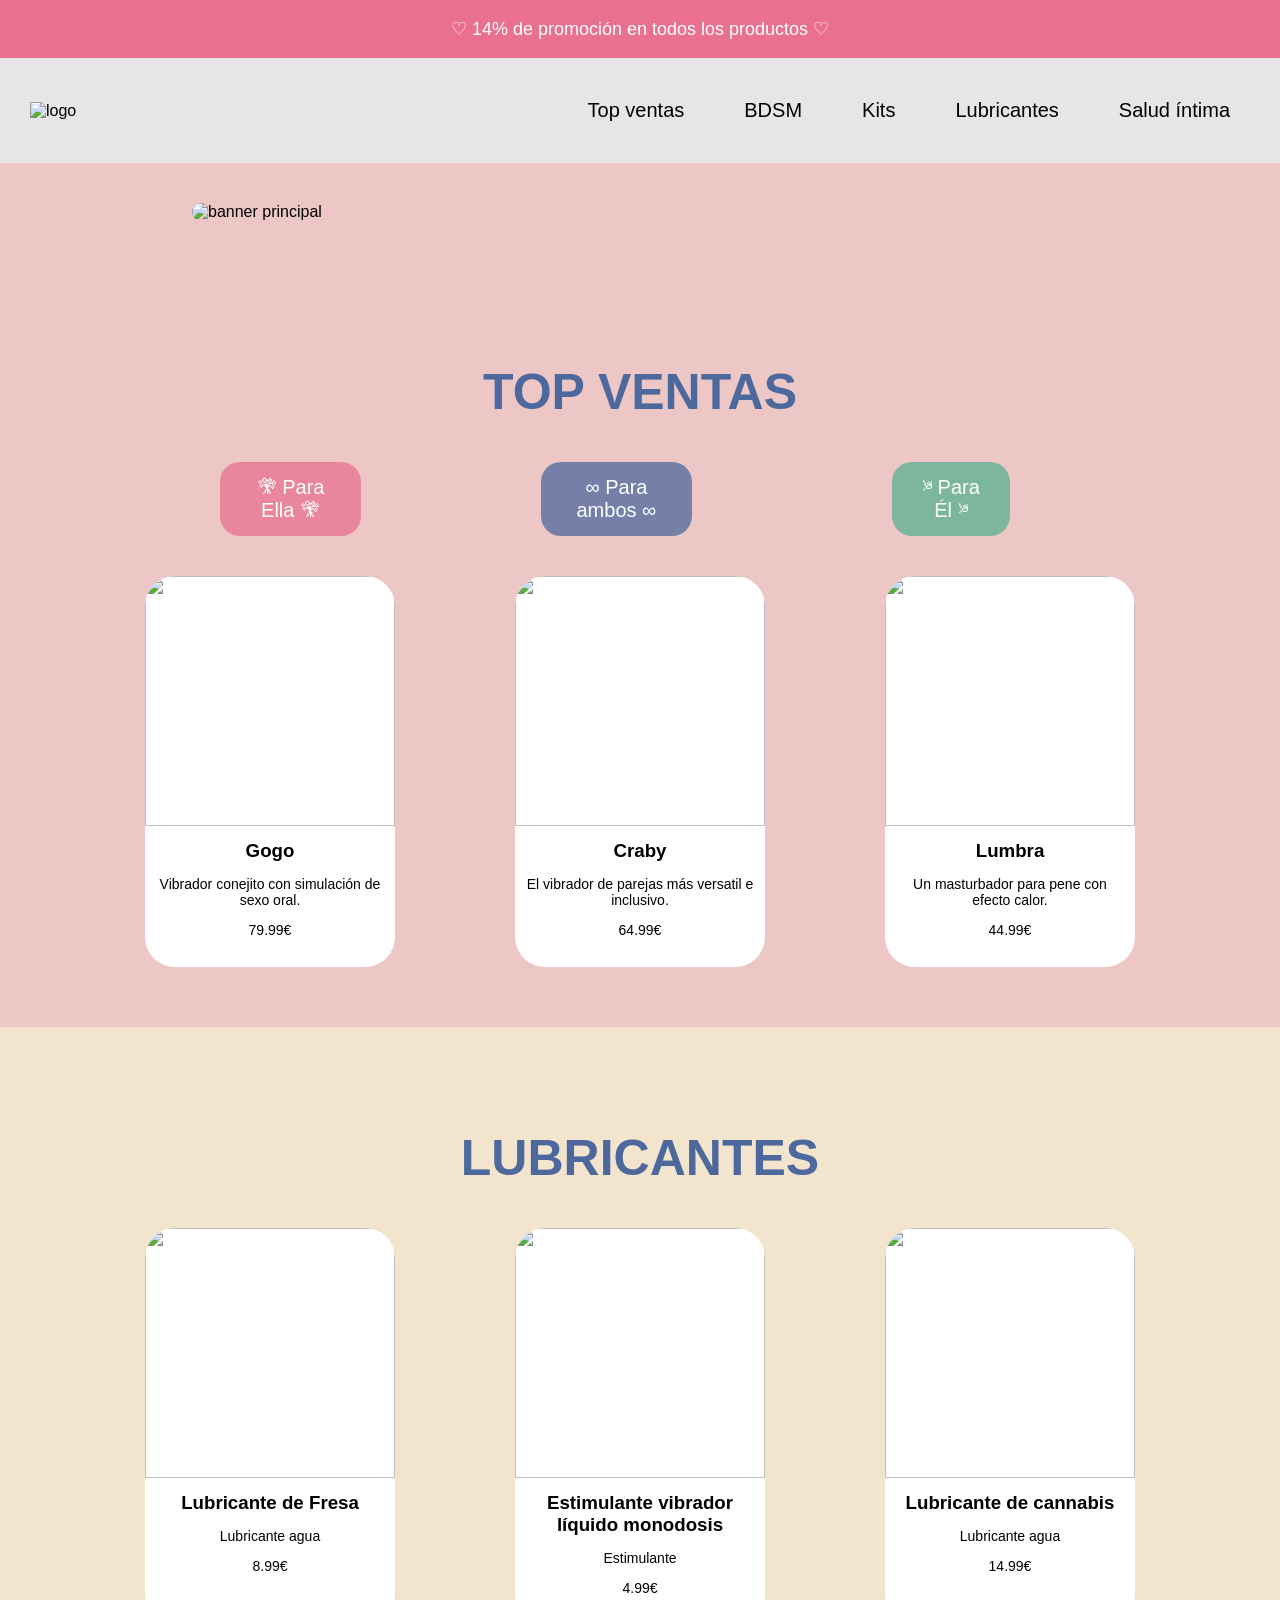
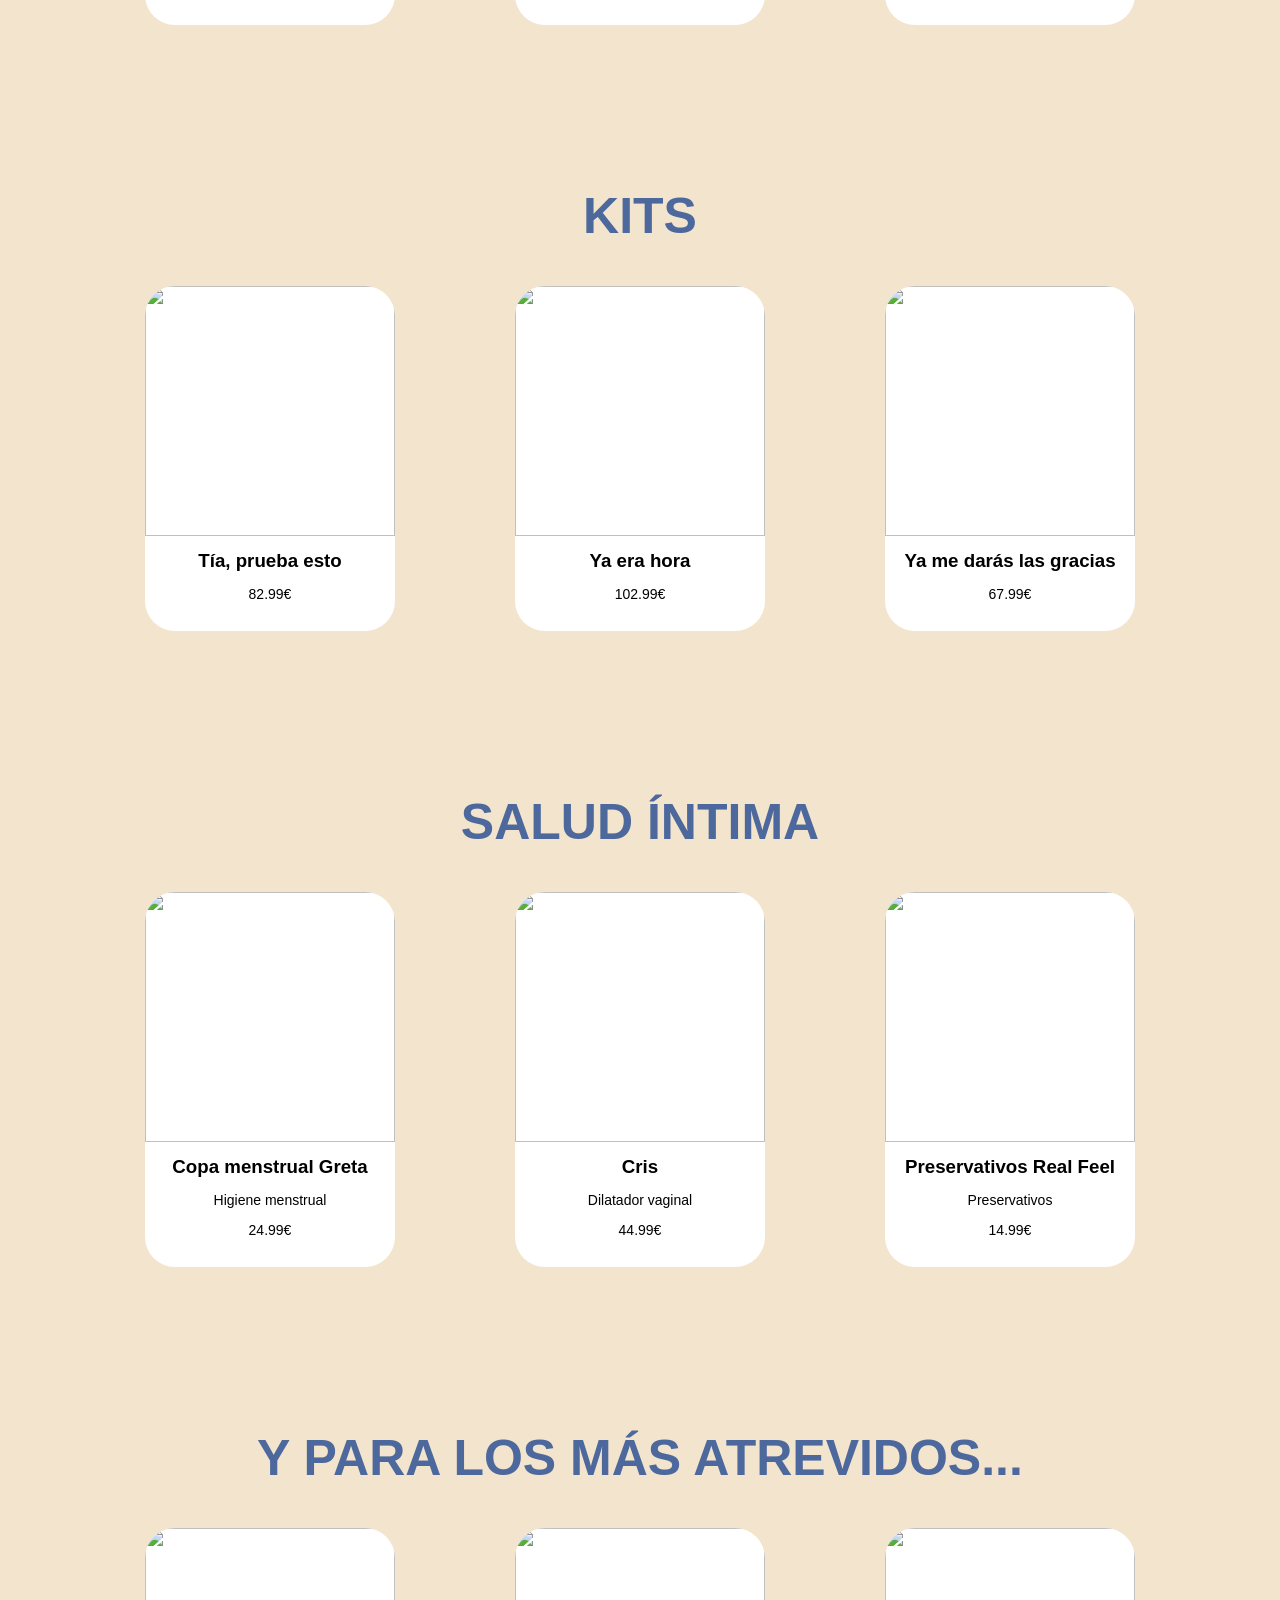
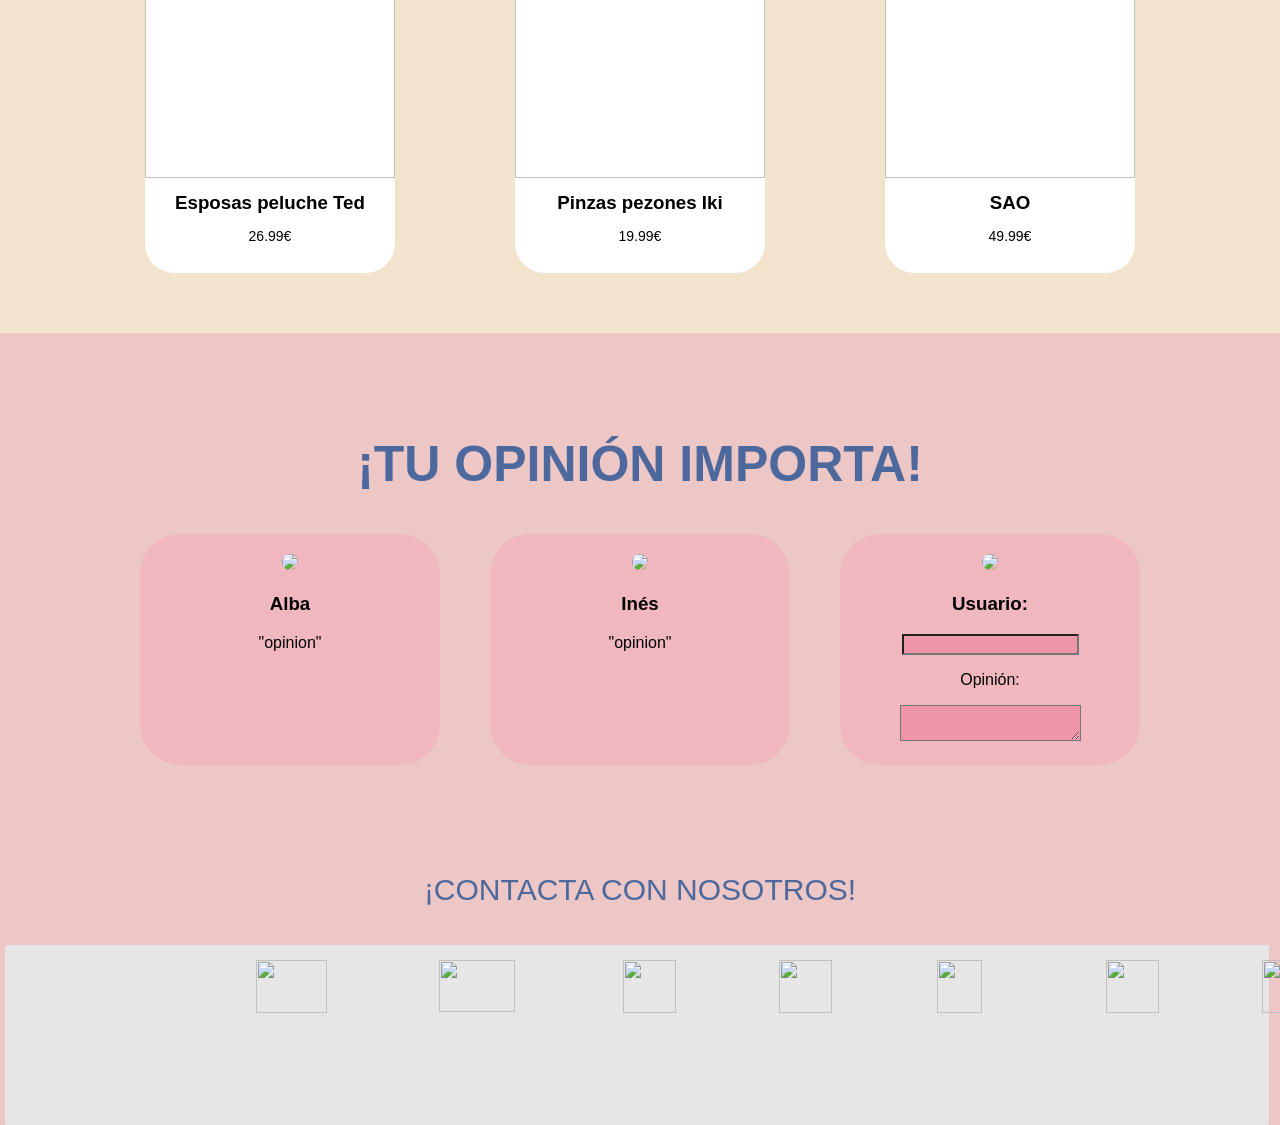
==== cotigo.html @ 959bb7ac "Correccion" ====
<!DOCTYPE html>
<html lang="es">
<head>
  <meta charset="UTF-8">
  <title>Diseño Genérico</title>
  <link rel="stylesheet" href="diseño.css">
</head>

<body>

  <!-- ==== INICIO ==== -->
  <header class="barra-superior">
    <p>♡ 14% de promoción en todos los productos ♡</p>
  </header>

  <grid class="menu">
    <img src="logo.jpeg" alt="logo" class="logo">
    <ul>
      <li>Top ventas</li>
      <li>BDSM</li>
      <li>Kits</li>
      <li>Lubricantes</li>
      <li>Salud íntima</li>
    </ul>
  </grid>

  <section class="inicio">
    <img src="FotoInicio.png" alt="banner principal">
  </section>

  <!-- ==== TOP VENTAS ==== -->
  <section class="bloque">
    <h2>TOP VENTAS</h2>

    <div class="selector">
      <button class="btn rosa">🎕 Para Ella 🎕</button>
      <button class="btn azul">∞ Para ambos ∞</button>
      <button class="btn verde">༯ Para Él ༯</button>
    </div>

    <div class="productos">
      <div class="cuadro">
        <img src="FotoElla.png">
        <h3>Gogo</h3>
        <p>Vibrador conejito con simulación de sexo oral.</p>
        <p>79.99€</p>
      </div>

      <div class="cuadro">
        <img src="FotoAmbos.png">
        <h3>Craby</h3>
        <p>El vibrador de parejas más versatil e inclusivo.</p>
        <p>64.99€</p>
      </div>

      <div class="cuadro">
        <img src="FotoEl.png">
        <h3>Lumbra</h3>
        <p>Un masturbador para pene con efecto calor.</p>
        <p>44.99€</p>
      </div>
    </div>
  </section>

  <!-- ==== CATALOGO ==== -->
  <section class="bloque alt">
    <h2>LUBRICANTES</h2>

    <div class="productos">
      <div class="cuadro">
        <img src="LubriFresa.png">
        <h3>Lubricante de Fresa</h3>
        <p>Lubricante agua</p>
        <p>8.99€</p>
      </div>

      <div class="cuadro">
        <img src="Estimulante.png">
        <h3>Estimulante vibrador líquido monodosis</h3>
        <p>Estimulante</p>
        <p>4.99€</p>
      </div>

      <div class="cuadro">
        <img src="lubricannabis.png">
        <h3>Lubricante de cannabis</h3>
        <p>Lubricante agua</p>
        <p>14.99€</p>
      </div>
    </div>
  </section>

  <!-- ==== KITS ==== -->
  <section class="bloque alt">
    <h2>KITS</h2>

    <div class="productos">
      <div class="cuadro">
        <img src="kit1.png">
        <h3>Tía, prueba esto</h3>
        <p>82.99€</p>
      </div>

      <div class="cuadro">
        <img src="kit2.png">
        <h3>Ya era hora</h3>
        <p>102.99€</p>
      </div>

      <div class="cuadro">
        <img src="kit3.png">
        <h3>Ya me darás las gracias</h3>
        <p>67.99€</p>
      </div>
    </div>
  </section>

  <!-- ==== SALUD ÍNTIMA ==== -->
  <section class="bloque alt">
    <h2>SALUD ÍNTIMA</h2>

    <div class="productos">
      <div class="cuadro">
        <img src="Copa.png">
        <h3>Copa menstrual Greta</h3>
        <p>Higiene menstrual</p>
        <p>24.99€</p>
      </div>

      <div class="cuadro">
        <img src="Dilatador.png">
        <h3>Cris</h3>
        <p>Dilatador vaginal</p>
        <p>44.99€</p>
      </div>

      <div class="cuadro">
        <img src="Durex.png">
        <h3>Preservativos Real Feel</h3>
        <p>Preservativos</p>
         <p>14.99€</p>
      </div>
    </div>
  </section>

<!-- ==== BDSM ==== -->
  <section class="bloque alt">
    <h2>Y PARA LOS MÁS ATREVIDOS...</h2>

    <div class="productos">
      <div class="cuadro">
        <img src="Esposas.png">
        <h3>Esposas peluche Ted</h3>
        <p>26.99€</p>
      </div>

      <div class="cuadro">
        <img src="Pezones.png">
        <h3>Pinzas pezones Iki</h3>
        <p>19.99€</p>
      </div>

      <div class="cuadro">
        <img src="Bdsm2.png">
        <h3>SAO</h3>
        <p>49.99€</p>
      </div>
    </div>
  </section>

  <!-- ==== OPINIONES ==== -->
  <section class="opiniones">
    <h2>¡TU OPINIÓN IMPORTA!</h2>

    <div class="opiniones-grid">

      <div class="opinion">
        <img src="Usuario.png" class="perfil">
        <h3>Alba</h3>
        <p>"opinion"</p>
      </div>

      <div class="opinion">
        <img src="Usuario.png" class="perfil">
        <h3>Inés</h3>
        <p>"opinion"</p>
      </div>

      <div class="opinion">
        <img src="Usuario.png" class="perfil">
        <h3>Usuario: </h3>
        <input style="background-color:rgba(234, 94, 129, 0.39) ;">
        <p>Opinión:</p>
        <textarea style="background-color:rgba(234, 94, 129, 0.39) ;"></textarea>
      </div>
    </div>
  </section>

  <!-- ==== Footer ==== -->
  <footer class="footer">
    <!-- Título del footer -->
    <h3 class="footer-title">¡CONTACTA CON NOSOTROS!</h3>
    <div class="footer-fondo"></div>
    <img class="footer-img footer-img-1" src="gmail.png"  alt="">
    <img class="footer-img footer-img-2" src="telegram.png"  alt="">
    <img class="footer-img footer-img-3" src="tiktok.png" alt="">
    <img class="footer-img footer-img-4" src="whatsapp.png" alt="">
    <img class="footer-img footer-img-5" src="x.png" alt="">
    <img class="footer-img footer-img-6" src="instagram.png" alt="">
    <img class="footer-img footer-img-7" src="google.png" alt=""
  </footer>
---- diseño.css ----
body {
  margin: 0;
  font-family: Arial, sans-serif;
  background: #edc6c6;
}

/* Barra superior */
.barra-superior {
  background: #e9708e;
  color: white;
  text-align: center;
  padding: 0.1px 0;
  font-size: 18px;
}

/* Menú */
.menu {
  background: #e6e6e6;
  padding: 5px 30px;
  display: flex;
  align-items: center;
  justify-content: space-between;
}

.menu .logo {
  width: 250px;
}

.menu ul {
  display: flex;
  list-style: none;
  gap: 30px;
  
}

.menu li {
  font-size: 20px;
  margin: 20px;
  margin-left: 10px;
}

/* Foto inicio */
.inicio img {
  width: 70%;
  display: block;
  margin: 40px auto;
  border-radius: 40px;
}

/* Bloques generales */
.bloque {
  padding: 60px 120px;
  text-align: center;
}

.bloque.alt {
  background: #f7f7d29f;
}

.bloque h2 {
  font-size: 50px;
  color: #4c689c;
}

/* Selector de categorías */
.selector {
  margin: 20px 0 40px;
  display: flex;
  justify-content: center;
  gap: 20px;
}

.btn {
  border: none;
  padding: 14px 28px;
  border-radius: 20px;
  font-size: 20px;
  color: white;
  margin-right: 130px;
}

.btn.rosa { 
 background: rgba(233,112,142,0.75); 
 margin-right: 100px;
 margin-left: 100px;
}
.btn.azul { 
  background: rgba(76,104,156,0.75);
  margin-right: 80px ; 
  margin-left: 60px;
}
.btn.verde { 
 background: rgba(88,176,144,0.75); 
 margin-left: 100px;
 margin-right: 150px;
}

/* Productos */
.productos {
  display: flex;
  justify-content: center;
  gap: 120px;
  margin-top: 30px;
}

.cuadro {
  width: 250px;
  background: white;
  border-radius: 30px;
  padding-bottom: 15px;
}

.cuadro img {
  width: 100%;
  height: 250px;
  border-radius: 30px 30px 0 0;
  gap: 120px;
  object-fit:contain;
}

.cuadro h3 {
  margin: 10px 0;
}

.cuadro p {
  font-size: 14px;
  padding: 0 10px;
}

/* Opiniones */
.opiniones {
  padding: 60px 120px;
  text-align: center;
}

.opiniones h2 {
  font-size: 50px;
  color: #4c689c;
}

.opiniones-grid {
  display: flex;
  justify-content: center;
  gap: 50px;
  margin-top: 40px;
}

.opinion {
  background: rgba(248,142,168,0.26);
  padding: 20px;
  width: 260px;
  border-radius: 40px;
}

.perfil {
  width: 60px;
  border-radius: 50%;
}

html, body {
  margin: 0;
  padding: 0;
}

/* ====   Footer   ====*/
.footer {
  position: relative;
  width: 100%;
  height: 260px; 
  margin-top: 40px;
}

.footer-title {
  position: absolute;
  top: 10px;     
  left: 50%;
  transform: translateX(-50%);
  margin: 0;
  text-align: center;
  font: 400 30px/1 sans-serif;
  color: #4c689c;
}

.footer-fondo {
  position: absolute;
  top: 80px;    
  left: 5px;
  right: 11px;   
  height: 180px;
  background: #e6e6e6;
  border-radius: 2px;
}

.footer-img {
  margin-left: 60px;
  position: absolute;
  height: 53px;
  width: 53px;
  object-fit:contain;
  top: 95px;
}
.footer-img-1 { 
  left: 196px; width: 71px; 
}      /* image9 */
.footer-img-2 {
  left: 379px; width: 75.761px; height: 52.669px; /* image5 */
 
}
.footer-img-3 { 
  left: 563px; 
}                 
.footer-img-4 { 
  left: 719px; 
}                  
.footer-img-5 { 
  left: 877px; width: 45px; 
}      
.footer-img-6 { 
  left: 1046px; 
}
.footer-img-7 { 
  left: 1202px; 
}                   

.footer-mapa {
  margin-left: 100px;
  position: absolute;
  top: 174px;
  left: 8px;
  width: 1272px;
  height: 99px;
  align-content: center;
}
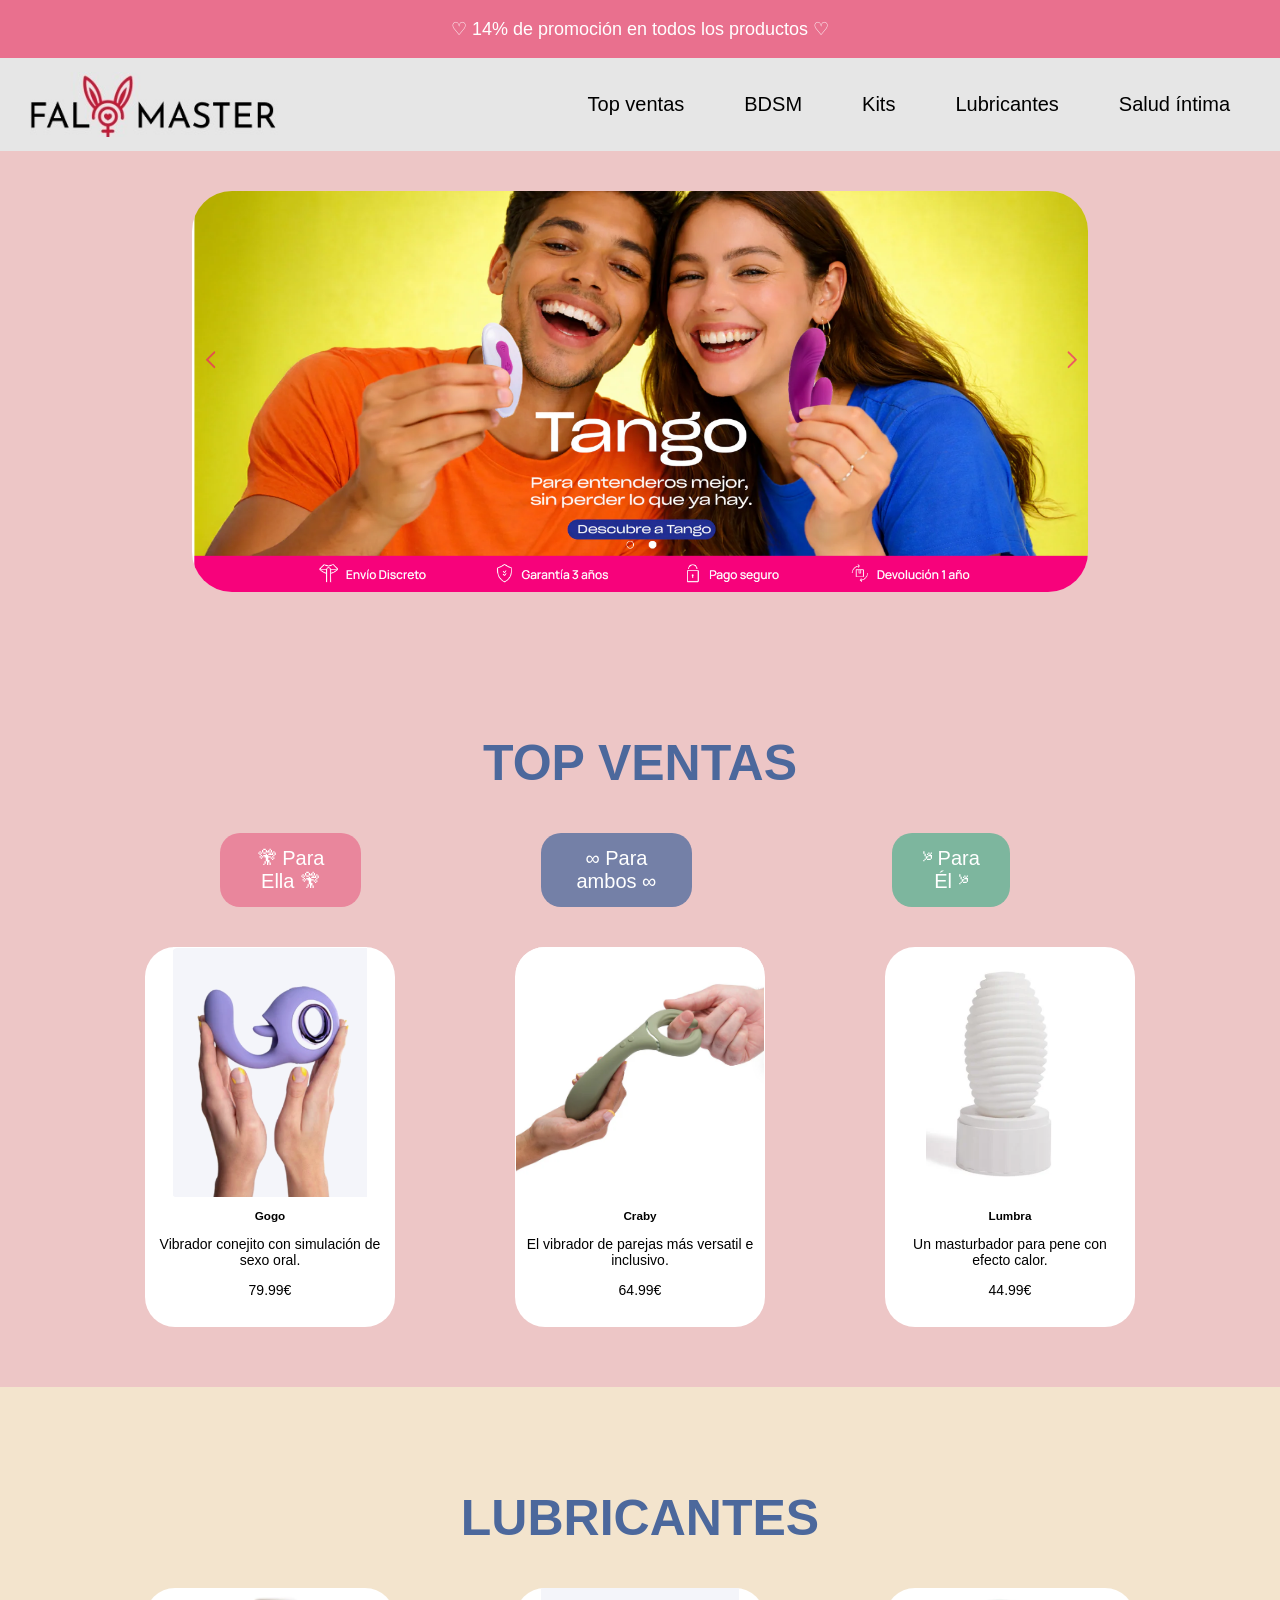
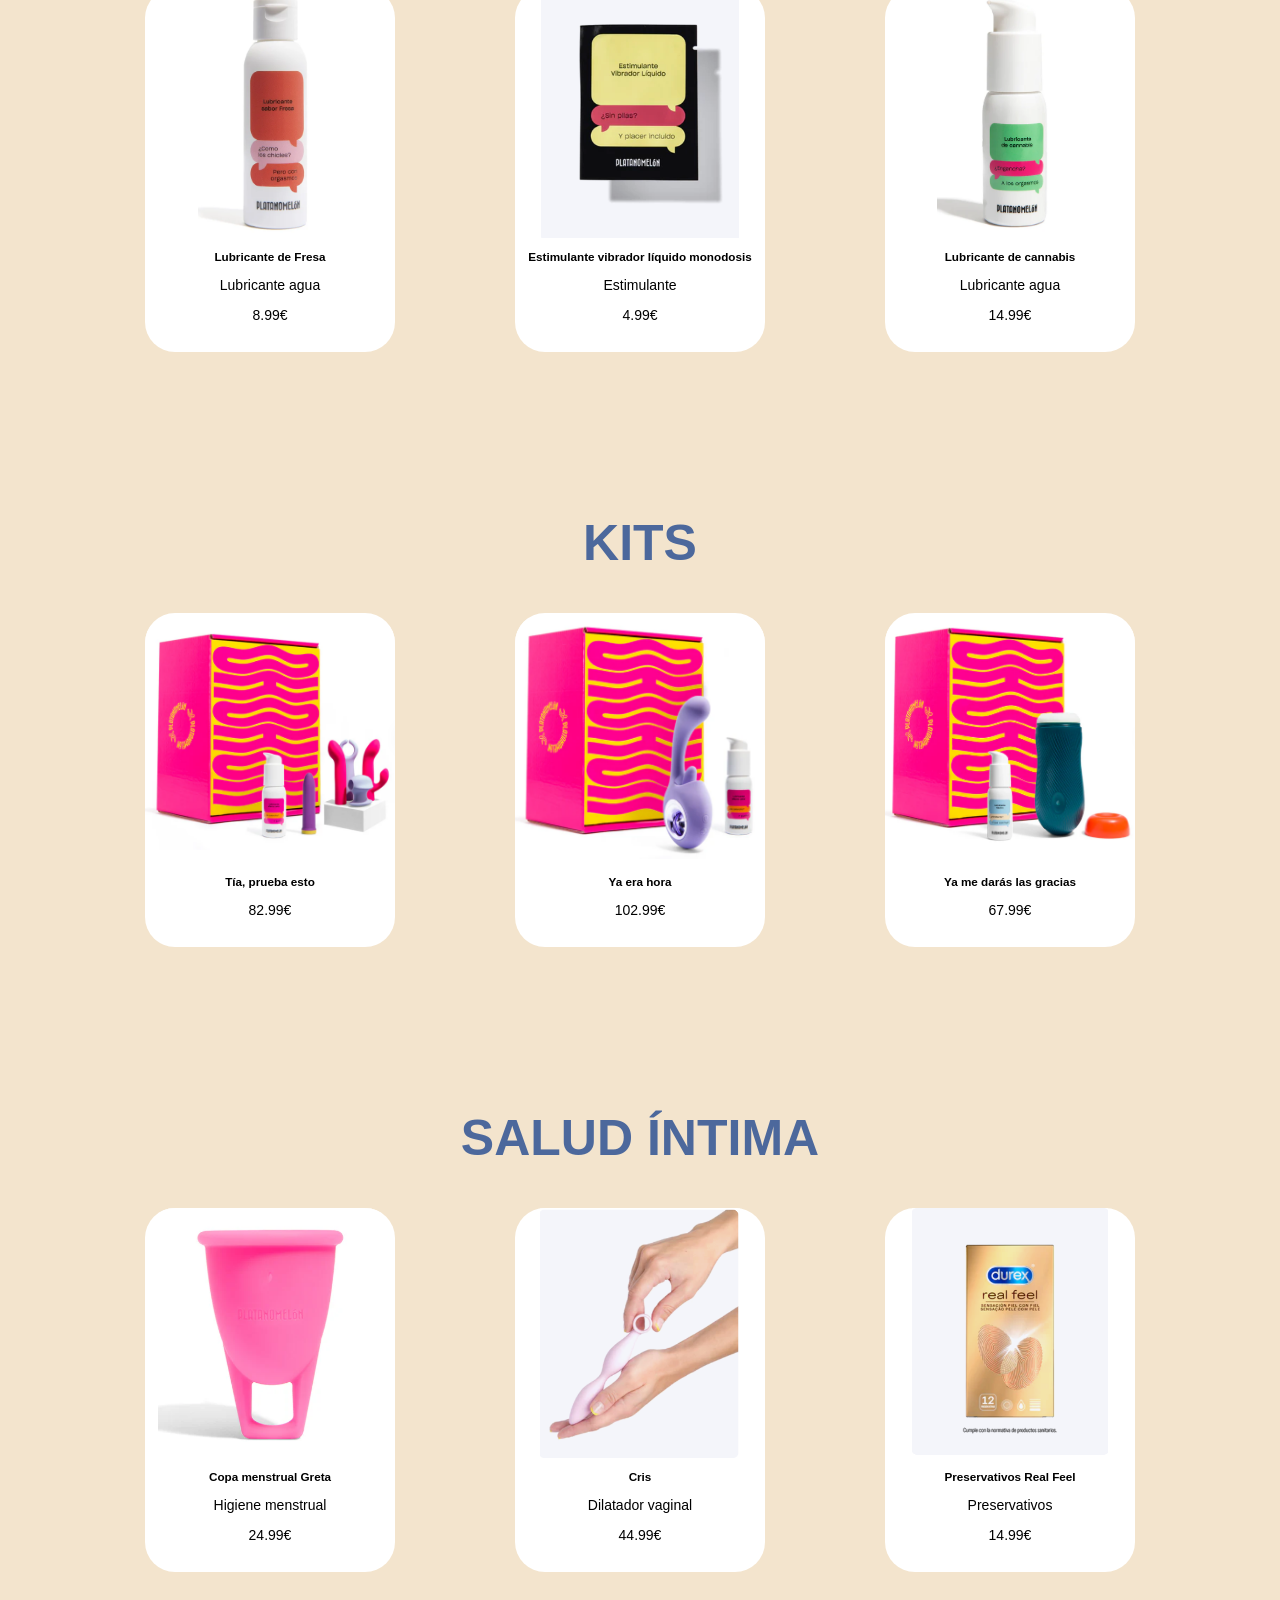
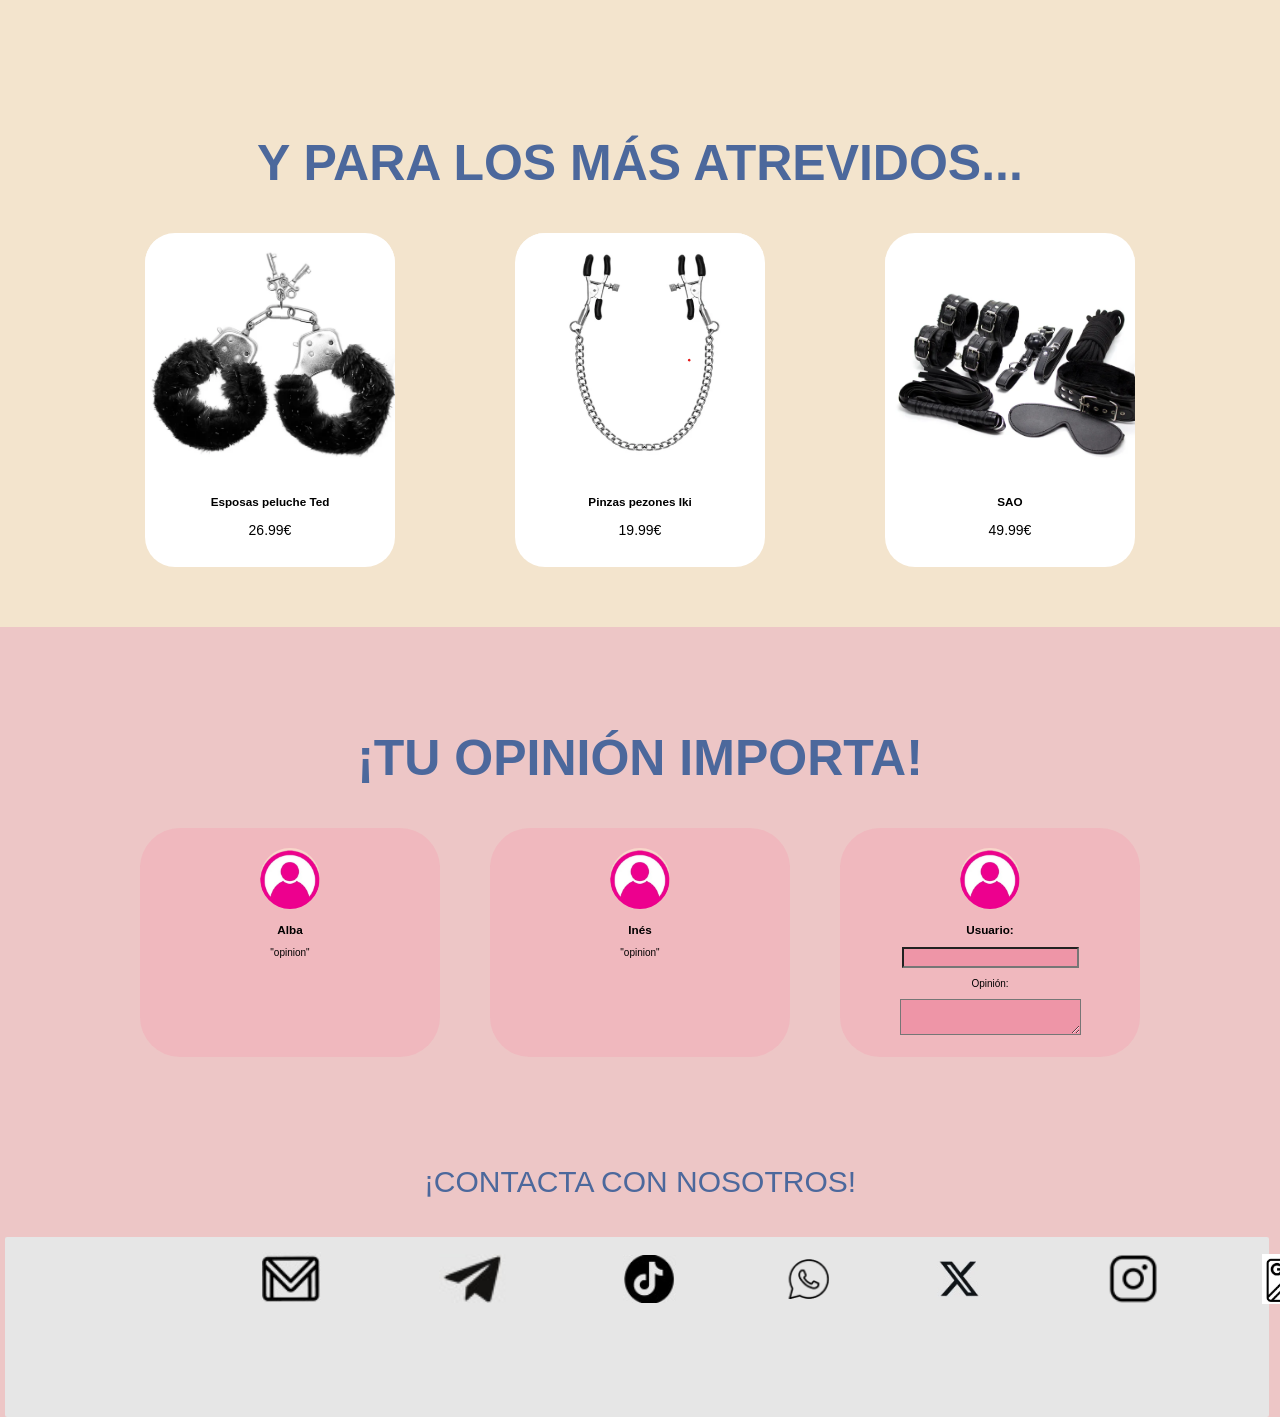
==== commit 660c7430: "Query realizado" ====
--- a/cotigo.html
+++ b/cotigo.html
@@ -2,7 +2,7 @@
 <html lang="es">
 <head>
   <meta charset="UTF-8">
-  <title>Diseño Genérico</title>
+  <title>Falo Master</title>
   <link rel="stylesheet" href="diseño.css">
 </head>
 
@@ -14,7 +14,7 @@
   </header>
 
   <grid class="menu">
-    <img src="logo.jpeg" alt="logo" class="logo">
+    <img src="/Trabajo Web/logo.jpeg" alt="logo" class="logo">
     <ul>
       <li>Top ventas</li>
       <li>BDSM</li>
@@ -25,7 +25,7 @@
   </grid>
 
   <section class="inicio">
-    <img src="FotoInicio.png" alt="banner principal">
+    <img src="/Trabajo Web/FotoInicio.png" alt="banner principal">
   </section>
 
   <!-- ==== TOP VENTAS ==== -->
@@ -40,21 +40,21 @@
 
     <div class="productos">
       <div class="cuadro">
-        <img src="FotoElla.png">
+        <img src="/Trabajo Web/FotoElla.png">
         <h3>Gogo</h3>
         <p>Vibrador conejito con simulación de sexo oral.</p>
         <p>79.99€</p>
       </div>
 
       <div class="cuadro">
-        <img src="FotoAmbos.png">
+        <img src="/Trabajo Web/FotoAmbos.png">
         <h3>Craby</h3>
         <p>El vibrador de parejas más versatil e inclusivo.</p>
         <p>64.99€</p>
       </div>
 
       <div class="cuadro">
-        <img src="FotoEl.png">
+        <img src="/Trabajo Web/FotoEl.png">
         <h3>Lumbra</h3>
         <p>Un masturbador para pene con efecto calor.</p>
         <p>44.99€</p>
@@ -68,21 +68,21 @@
 
     <div class="productos">
       <div class="cuadro">
-        <img src="LubriFresa.png">
+        <img src="/Trabajo Web/LubriFresa.png">
         <h3>Lubricante de Fresa</h3>
         <p>Lubricante agua</p>
         <p>8.99€</p>
       </div>
 
       <div class="cuadro">
-        <img src="Estimulante.png">
+        <img src="/Trabajo Web/Estimulante.png">
         <h3>Estimulante vibrador líquido monodosis</h3>
         <p>Estimulante</p>
         <p>4.99€</p>
       </div>
 
       <div class="cuadro">
-        <img src="lubricannabis.png">
+        <img src="/Trabajo Web/lubricannabis.png">
         <h3>Lubricante de cannabis</h3>
         <p>Lubricante agua</p>
         <p>14.99€</p>
@@ -96,19 +96,19 @@
 
     <div class="productos">
       <div class="cuadro">
-        <img src="kit1.png">
+        <img src="/Trabajo Web/kit1.png">
         <h3>Tía, prueba esto</h3>
         <p>82.99€</p>
       </div>
 
       <div class="cuadro">
-        <img src="kit2.png">
+        <img src="/Trabajo Web/kit2.png">
         <h3>Ya era hora</h3>
         <p>102.99€</p>
       </div>
 
       <div class="cuadro">
-        <img src="kit3.png">
+        <img src="/Trabajo Web/kit3.png">
         <h3>Ya me darás las gracias</h3>
         <p>67.99€</p>
       </div>
@@ -121,21 +121,21 @@
 
     <div class="productos">
       <div class="cuadro">
-        <img src="Copa.png">
+        <img src="/Trabajo Web/Copa.png">
         <h3>Copa menstrual Greta</h3>
         <p>Higiene menstrual</p>
         <p>24.99€</p>
       </div>
 
       <div class="cuadro">
-        <img src="Dilatador.png">
+        <img src="/Trabajo Web/Dilatador.png">
         <h3>Cris</h3>
         <p>Dilatador vaginal</p>
         <p>44.99€</p>
       </div>
 
       <div class="cuadro">
-        <img src="Durex.png">
+        <img src="/Trabajo Web/Durex.png">
         <h3>Preservativos Real Feel</h3>
         <p>Preservativos</p>
          <p>14.99€</p>
@@ -149,19 +149,19 @@
 
     <div class="productos">
       <div class="cuadro">
-        <img src="Esposas.png">
+        <img src="/Trabajo Web/Esposas.png">
         <h3>Esposas peluche Ted</h3>
         <p>26.99€</p>
       </div>
 
       <div class="cuadro">
-        <img src="Pezones.png">
+        <img src="/Trabajo Web/Pezones.png">
         <h3>Pinzas pezones Iki</h3>
         <p>19.99€</p>
       </div>
 
       <div class="cuadro">
-        <img src="Bdsm2.png">
+        <img src="/Trabajo Web/Bdsm2.png">
         <h3>SAO</h3>
         <p>49.99€</p>
       </div>
@@ -175,19 +175,19 @@
     <div class="opiniones-grid">
 
       <div class="opinion">
-        <img src="Usuario.png" class="perfil">
+        <img src="/Trabajo Web/Usuario.png" class="perfil">
         <h3>Alba</h3>
         <p>"opinion"</p>
       </div>
 
       <div class="opinion">
-        <img src="Usuario.png" class="perfil">
+        <img src="/Trabajo Web/Usuario.png" class="perfil">
         <h3>Inés</h3>
         <p>"opinion"</p>
       </div>
 
       <div class="opinion">
-        <img src="Usuario.png" class="perfil">
+        <img src="/Trabajo Web/Usuario.png" class="perfil">
         <h3>Usuario: </h3>
         <input style="background-color:rgba(234, 94, 129, 0.39) ;">
         <p>Opinión:</p>
@@ -198,15 +198,15 @@
 
   <!-- ==== Footer ==== -->
   <footer class="footer">
-    <!-- Título del footer -->
-    <h3 class="footer-title">¡CONTACTA CON NOSOTROS!</h3>
+  
     <div class="footer-fondo"></div>
-    <img class="footer-img footer-img-1" src="gmail.png"  alt="">
-    <img class="footer-img footer-img-2" src="telegram.png"  alt="">
-    <img class="footer-img footer-img-3" src="tiktok.png" alt="">
-    <img class="footer-img footer-img-4" src="whatsapp.png" alt="">
-    <img class="footer-img footer-img-5" src="x.png" alt="">
-    <img class="footer-img footer-img-6" src="instagram.png" alt="">
-    <img class="footer-img footer-img-7" src="google.png" alt=""
+    <img class="footer-img footer-img-1" src="/Trabajo Web/gmail.png"  alt="">
+    <img class="footer-img footer-img-2" src="/Trabajo Web/telegram.png"  alt="">
+    <img class="footer-img footer-img-3" src="/Trabajo Web/tiktok.png" alt="">
+    <img class="footer-img footer-img-4" src="/Trabajo Web/whatsapp.png" alt="">
+    <img class="footer-img footer-img-5" src="/Trabajo Web/x.png" alt="">
+    <img class="footer-img footer-img-6" src="/Trabajo Web/instagram.png" alt="">
+   <a href="https://www.google.com/maps/place/Atr%C3%A9vete+SexShop+-+Sevilla+Este/@37.401739,-5.920882,3a,75y,159.78h,93.03t/data=!3m7!1e1!3m5!1skhONkAL0PeHpS5PeguBFUA!2e0!6shttps:%2F%2Fstreetviewpixels-pa.googleapis.com%2Fv1%2Fthumbnail%3Fcb_client%3Dmaps_sv.tactile%26w%3D900%26h%3D600%26pitch%3D-3.031656197520846%26panoid%3DkhONkAL0PeHpS5PeguBFUA%26yaw%3D159.78487681413384!7i16384!8i8192!4m6!3m5!1s0xd126f359506ad3d:0x9b6b9486eaa32db4!8m2!3d37.4015964!4d-5.920826!16s%2Fg%2F1tgx7wcr?entry=ttu&g_ep=EgoyMDI2MDIxMS4wIKXMDSoASAFQAw%3D%3D"> <img class="footer-img footer-img-7" src="/Trabajo Web/google.png" alt=""></a>
+      <h3 class="footer-title">¡CONTACTA CON NOSOTROS!</h3>
   </footer>
 
--- a/diseño.css
+++ b/diseño.css
@@ -1,7 +1,29 @@
+/* movil */
+@media (min-width: 600px) {
+body{
+  flex-direction: column;
+  transition: all 0.5s ease;
+  gap:15px;
+  font-size: x-small;
+}
+.inicio img {
+  width: 40%;
+  display: block;
+  margin: 40px auto;
+  border-radius: 40px;
+}
+.bloque {
+  padding: 30px 60px;
+  text-align: center;
+}
+
+}
+
 body {
   margin: 0;
   font-family: Arial, sans-serif;
   background: #edc6c6;
+
 }
 
 /* Barra superior */
@@ -230,4 +252,4 @@
   width: 1272px;
   height: 99px;
   align-content: center;
-}+}
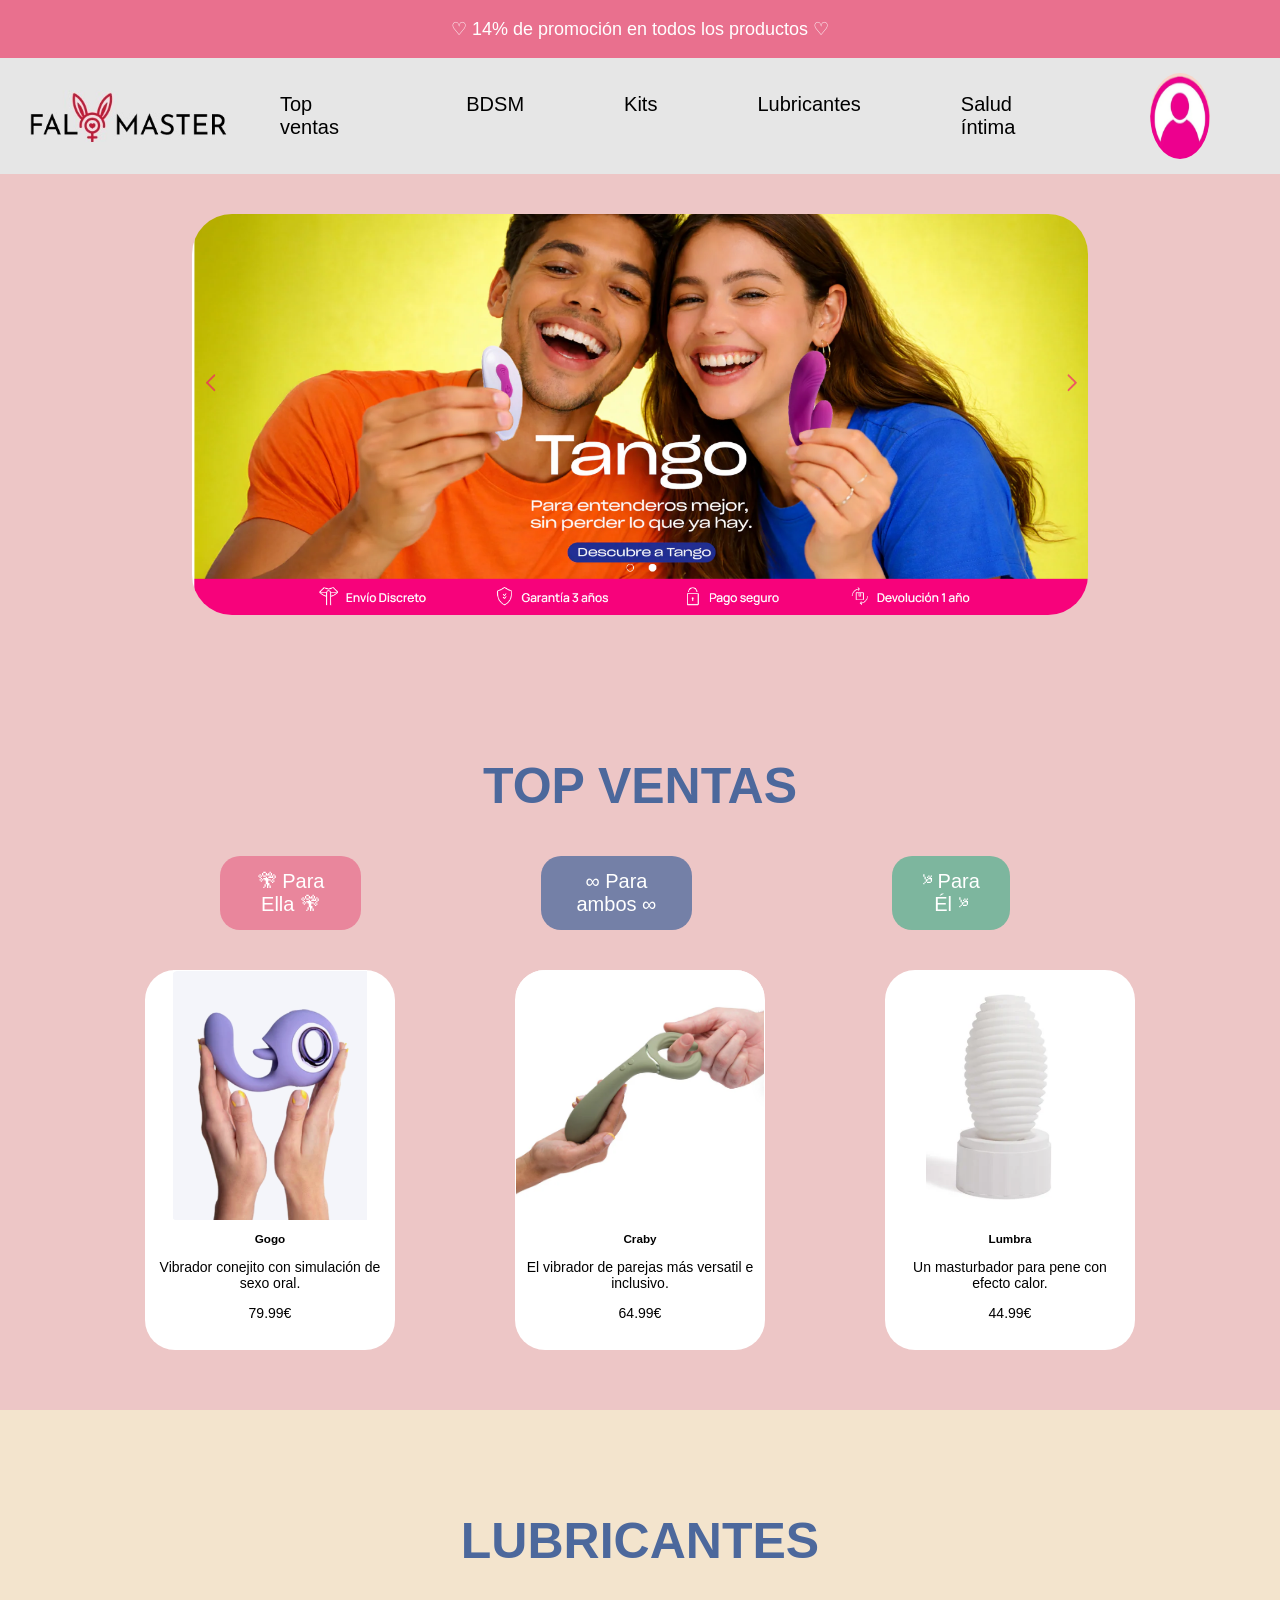
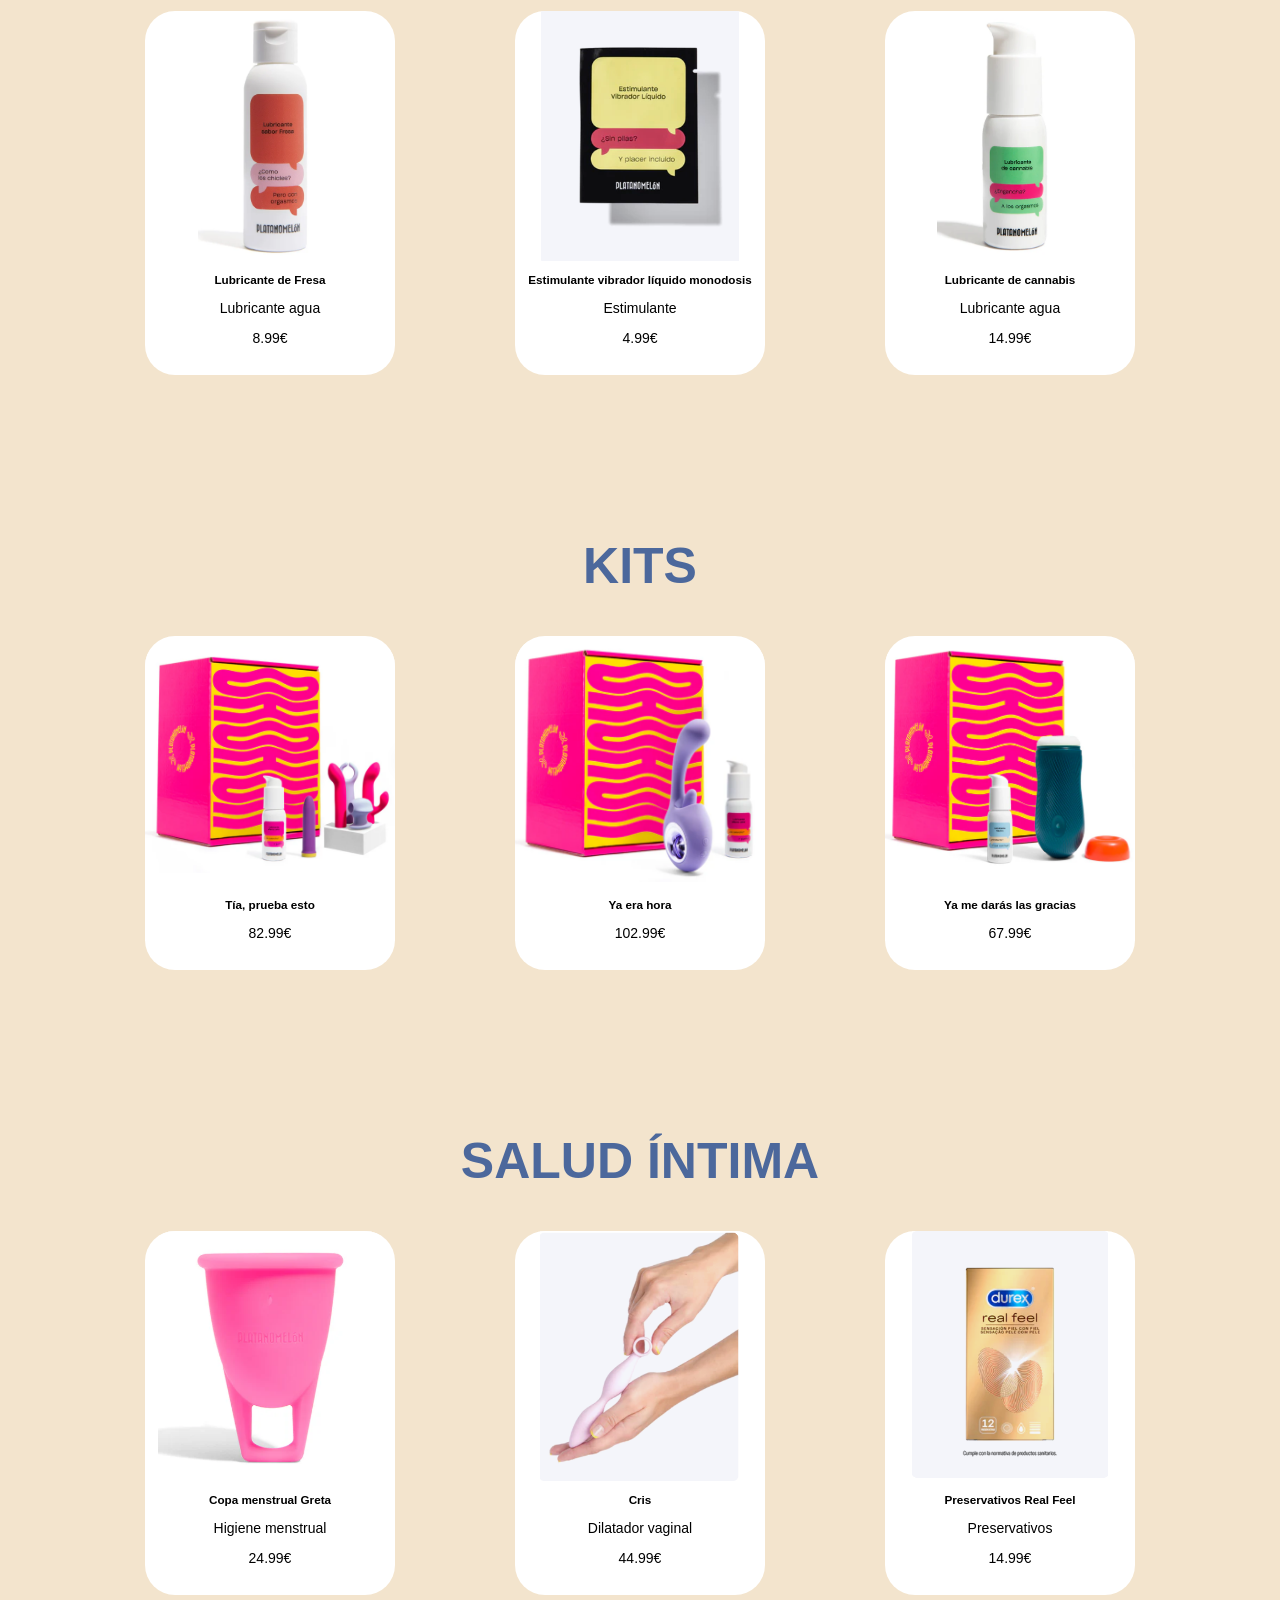
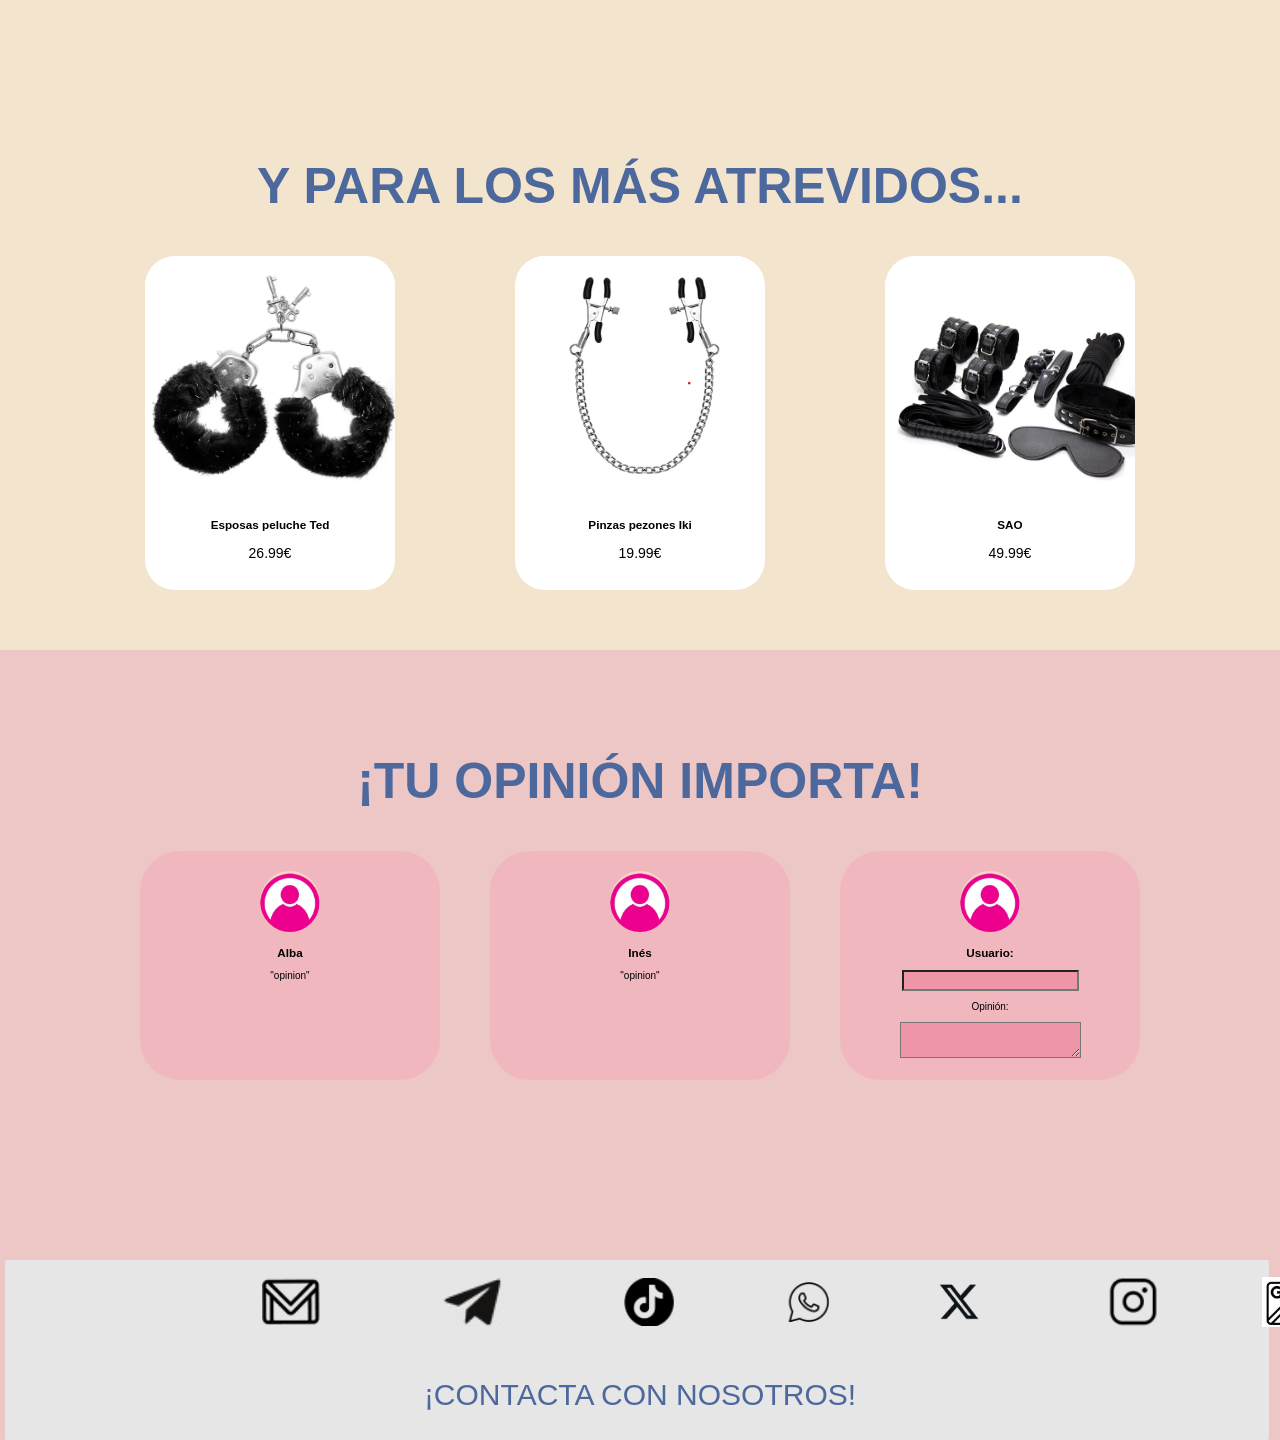
==== commit 01f4b80d: "perfil y mapa editados" ====
--- a/cotigo.html
+++ b/cotigo.html
@@ -21,6 +21,7 @@
       <li>Kits</li>
       <li>Lubricantes</li>
       <li>Salud íntima</li>
+      <img src="/Trabajo Web/Usuario.png" class="perfil" style="margin-right: 10px;">
     </ul>
   </grid>
 
@@ -45,6 +46,7 @@
         <p>Vibrador conejito con simulación de sexo oral.</p>
         <p>79.99€</p>
       </div>
+      
 
       <div class="cuadro">
         <img src="/Trabajo Web/FotoAmbos.png">
--- a/diseño.css
+++ b/diseño.css
@@ -45,20 +45,21 @@
 }
 
 .menu .logo {
-  width: 250px;
+  width: 200px;
 }
 
 .menu ul {
   display: flex;
   list-style: none;
   gap: 30px;
-  
+  margin-right: 30px;
 }
 
 .menu li {
   font-size: 20px;
   margin: 20px;
   margin-left: 10px;
+  margin-right: 60px;
 }
 
 /* Foto inicio */
@@ -194,7 +195,7 @@
 
 .footer-title {
   position: absolute;
-  top: 10px;     
+  top: 200px;     
   left: 50%;
   transform: translateX(-50%);
   margin: 0;
@@ -244,12 +245,3 @@
   left: 1202px; 
 }                   
 
-.footer-mapa {
-  margin-left: 100px;
-  position: absolute;
-  top: 174px;
-  left: 8px;
-  width: 1272px;
-  height: 99px;
-  align-content: center;
-}
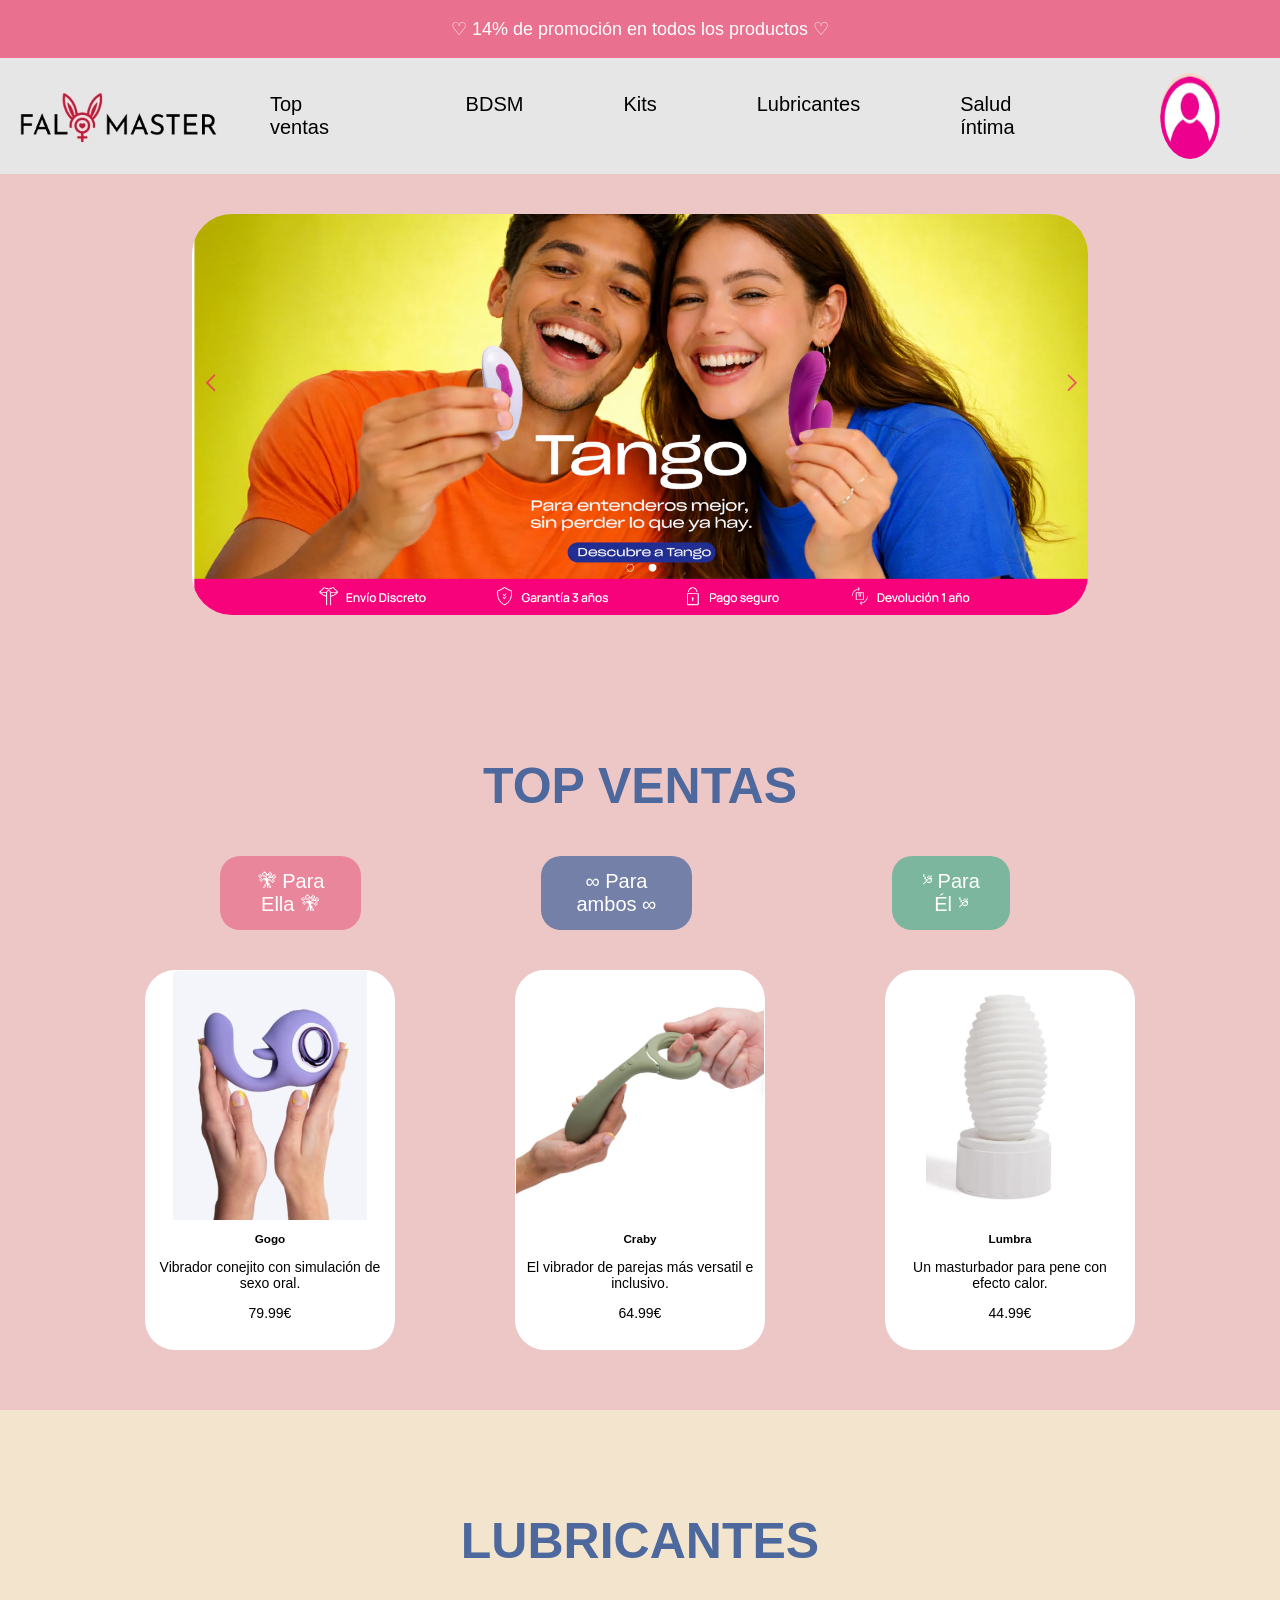
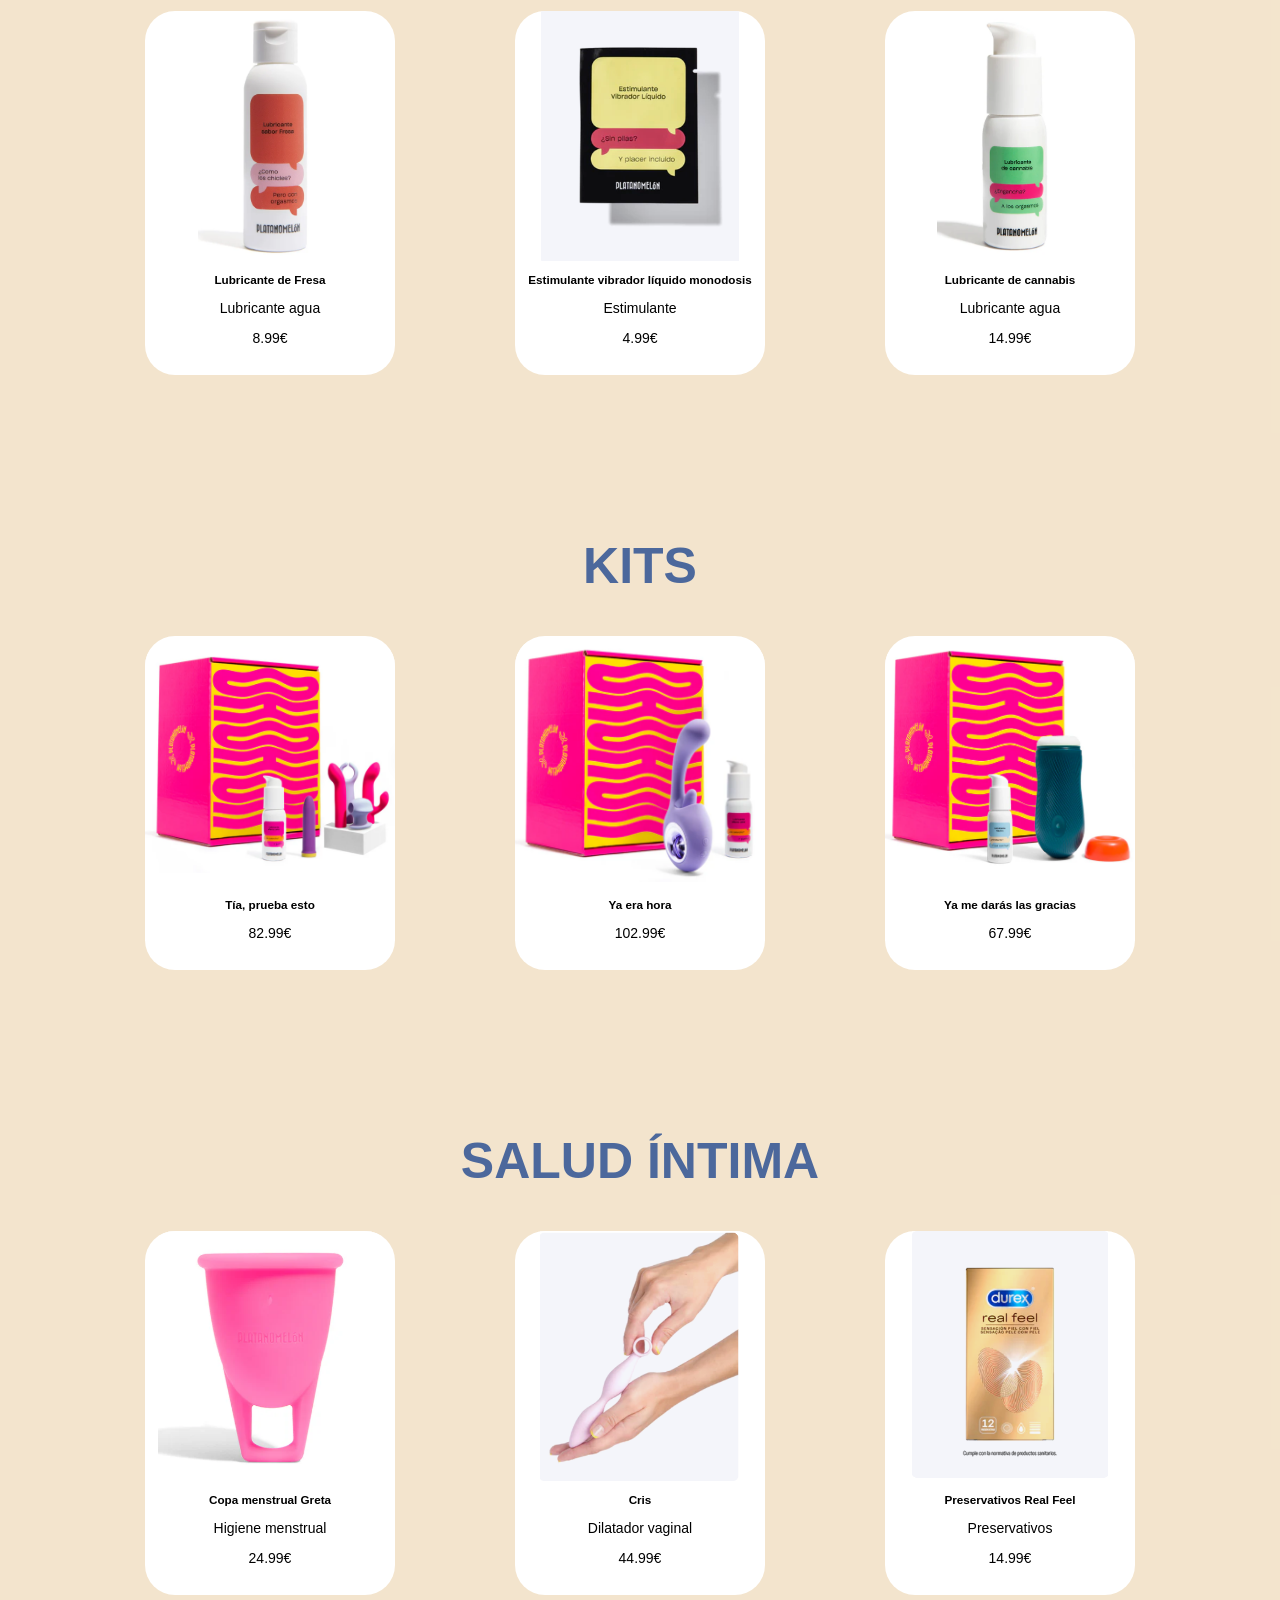
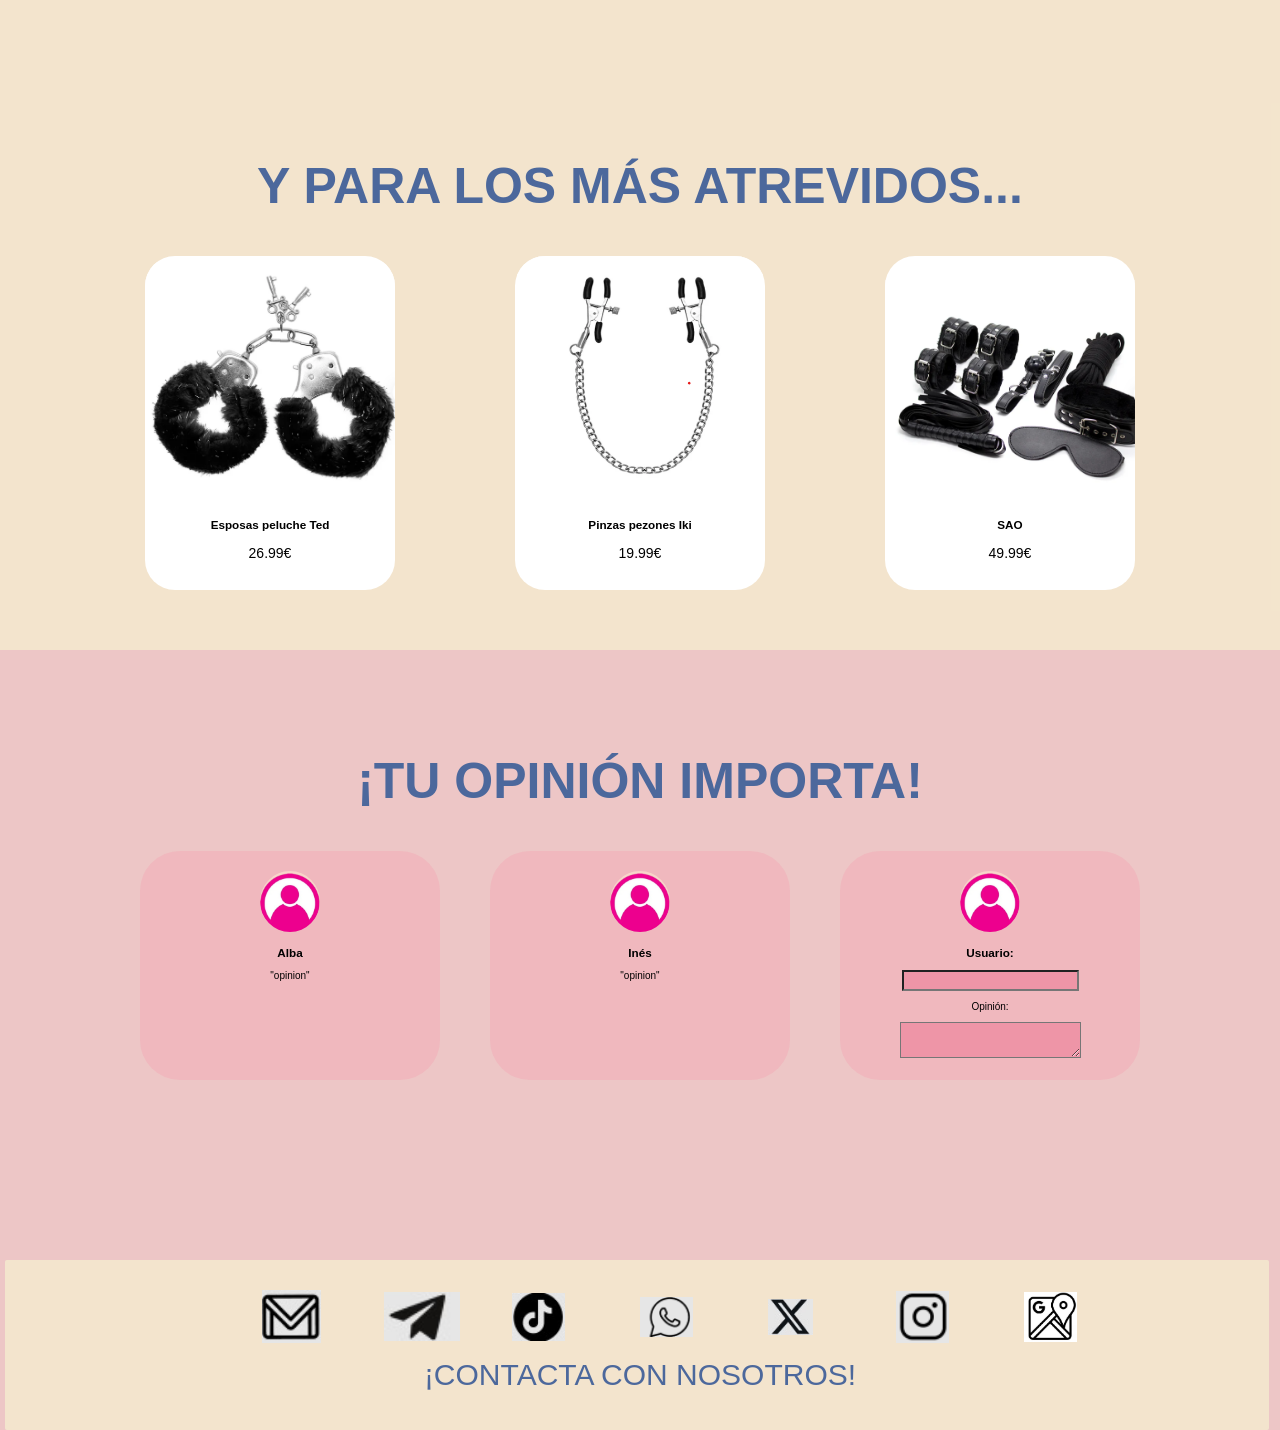
==== commit 189fd960: "Arreglo del footer" ====
--- a/cotigo.html
+++ b/cotigo.html
@@ -200,8 +200,8 @@
 
   <!-- ==== Footer ==== -->
   <footer class="footer">
-  
     <div class="footer-fondo"></div>
+     <div style="align-items: center;"></div>
     <img class="footer-img footer-img-1" src="/Trabajo Web/gmail.png"  alt="">
     <img class="footer-img footer-img-2" src="/Trabajo Web/telegram.png"  alt="">
     <img class="footer-img footer-img-3" src="/Trabajo Web/tiktok.png" alt="">
@@ -209,6 +209,7 @@
     <img class="footer-img footer-img-5" src="/Trabajo Web/x.png" alt="">
     <img class="footer-img footer-img-6" src="/Trabajo Web/instagram.png" alt="">
    <a href="https://www.google.com/maps/place/Atr%C3%A9vete+SexShop+-+Sevilla+Este/@37.401739,-5.920882,3a,75y,159.78h,93.03t/data=!3m7!1e1!3m5!1skhONkAL0PeHpS5PeguBFUA!2e0!6shttps:%2F%2Fstreetviewpixels-pa.googleapis.com%2Fv1%2Fthumbnail%3Fcb_client%3Dmaps_sv.tactile%26w%3D900%26h%3D600%26pitch%3D-3.031656197520846%26panoid%3DkhONkAL0PeHpS5PeguBFUA%26yaw%3D159.78487681413384!7i16384!8i8192!4m6!3m5!1s0xd126f359506ad3d:0x9b6b9486eaa32db4!8m2!3d37.4015964!4d-5.920826!16s%2Fg%2F1tgx7wcr?entry=ttu&g_ep=EgoyMDI2MDIxMS4wIKXMDSoASAFQAw%3D%3D"> <img class="footer-img footer-img-7" src="/Trabajo Web/google.png" alt=""></a>
+   </div>
       <h3 class="footer-title">¡CONTACTA CON NOSOTROS!</h3>
   </footer>
 
--- a/diseño.css
+++ b/diseño.css
@@ -38,7 +38,7 @@
 /* Menú */
 .menu {
   background: #e6e6e6;
-  padding: 5px 30px;
+  padding: 5px 20px;
   display: flex;
   align-items: center;
   justify-content: space-between;
@@ -131,6 +131,12 @@
   background: white;
   border-radius: 30px;
   padding-bottom: 15px;
+  cursor: pointer;
+  transition: background-color 0.4s ease, transform 0.3s ease;
+}
+.cuadro:hover {
+  transform: scale(1.1);
+
 }
 
 .cuadro img {
@@ -189,13 +195,14 @@
 .footer {
   position: relative;
   width: 100%;
-  height: 260px; 
+  height: 220px; 
   margin-top: 40px;
+  align-items: center;
 }
 
 .footer-title {
   position: absolute;
-  top: 200px;     
+  top: 180px;     
   left: 50%;
   transform: translateX(-50%);
   margin: 0;
@@ -209,39 +216,37 @@
   top: 80px;    
   left: 5px;
   right: 11px;   
-  height: 180px;
-  background: #e6e6e6;
+  height: 170px;
+  background: #f7f7d29f;
   border-radius: 2px;
 }
 
 .footer-img {
-  margin-left: 60px;
   position: absolute;
   height: 53px;
   width: 53px;
   object-fit:contain;
-  top: 95px;
+  top: 110px;
 }
 .footer-img-1 { 
-  left: 196px; width: 71px; 
-}      /* image9 */
+  left: 20%; width: 71px; 
+}   
 .footer-img-2 {
-  left: 379px; width: 75.761px; height: 52.669px; /* image5 */
- 
+  left: 30%; width: 75.761px; height: 52.669px;
 }
 .footer-img-3 { 
-  left: 563px; 
+  left: 40%; 
 }                 
 .footer-img-4 { 
-  left: 719px; 
+  left: 50%; 
 }                  
 .footer-img-5 { 
-  left: 877px; width: 45px; 
+  left: 60%; width: 45px; 
 }      
 .footer-img-6 { 
-  left: 1046px; 
+  left: 70%; 
 }
 .footer-img-7 { 
-  left: 1202px; 
+  left: 80%; 
 }                   
 
